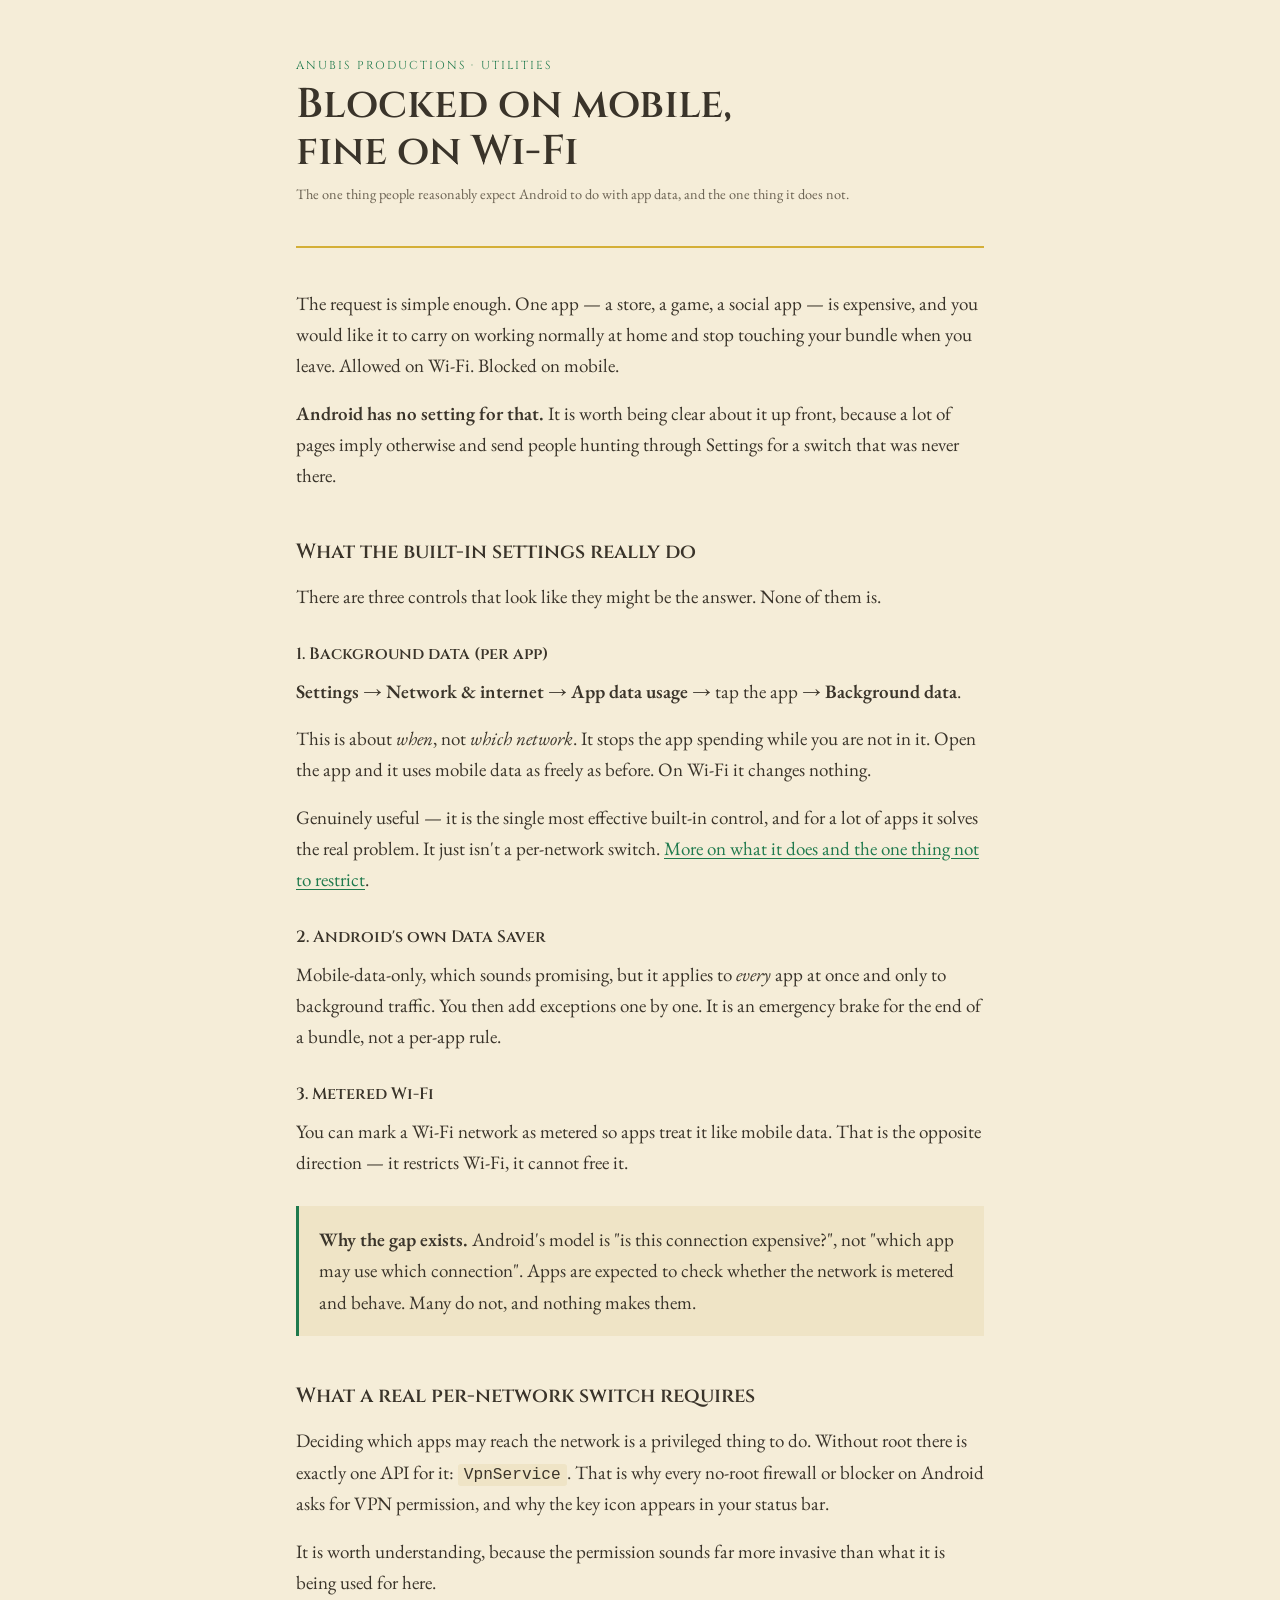
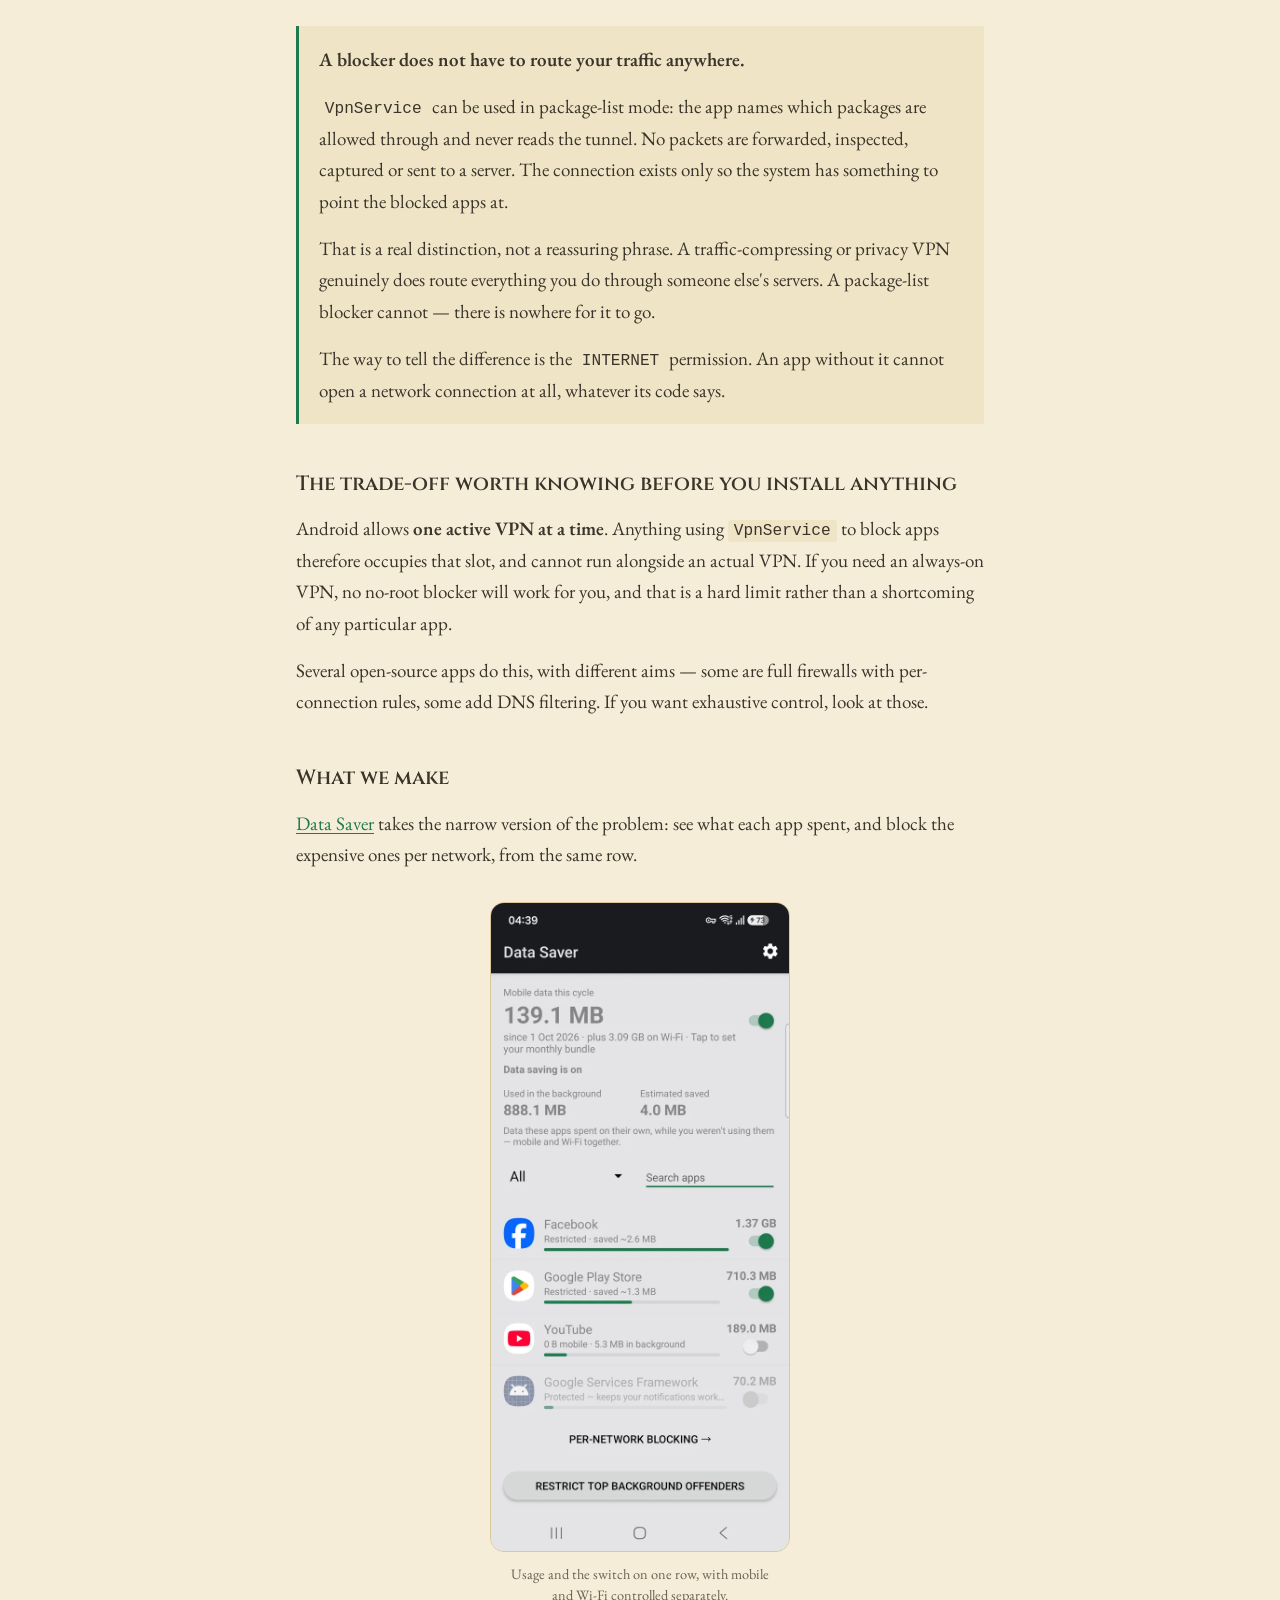
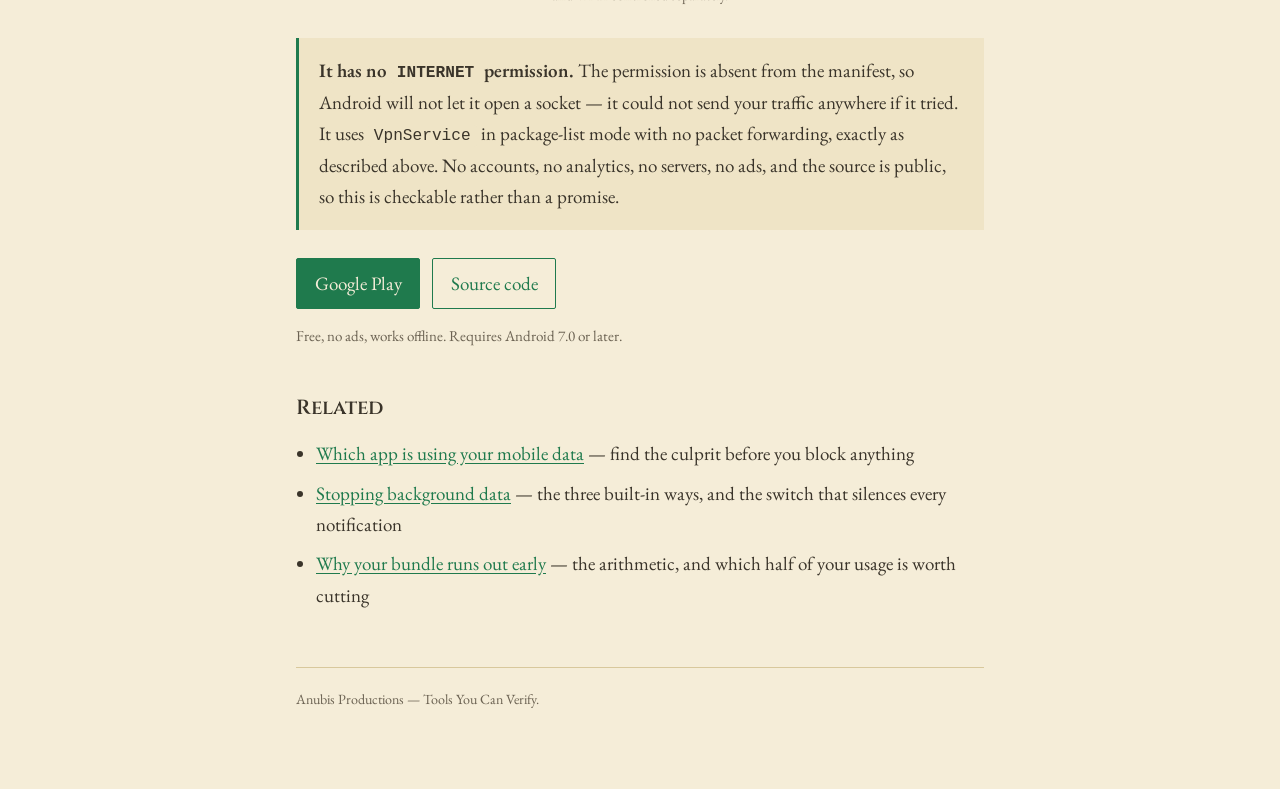
==== docs/block-app-mobile-data-not-wifi/index.html @ 8846b986 "A page for the one thing we do that Android cannot The site answers how to find the culprit, how to " ====
<!doctype html>
<html lang="en">
<head>
<meta charset="utf-8">
<meta name="viewport" content="width=device-width, initial-scale=1">
<title>Block an app on mobile data but keep it on Wi-Fi</title>
<meta name="description" content="Android has no built-in way to block one app on mobile data while leaving it working on Wi-Fi. Here is what the built-in settings actually do, and what it takes to get a real per-network switch.">
<link rel="canonical" href="https://anubisproductions.github.io/data-saver-usage-blocker/block-app-mobile-data-not-wifi/">
<link rel="preconnect" href="https://fonts.googleapis.com">
<link rel="preconnect" href="https://fonts.gstatic.com" crossorigin>
<link rel="stylesheet" href="https://fonts.googleapis.com/css2?family=Cinzel:wght@500;600&family=EB+Garamond:ital,wght@0,400;0,600;1,400&display=swap">
<link rel="stylesheet" href="../assets/style.css">
<script type="application/ld+json">
{
  "@context": "https://schema.org",
  "@type": "FAQPage",
  "mainEntity": [
    {
      "@type": "Question",
      "name": "Can Android block an app on mobile data but not Wi-Fi?",
      "acceptedAnswer": { "@type": "Answer", "text": "Not on its own. Android's per-app switch turns off background data, which is about when an app may use the network, not which network. There is no built-in per-app, per-network control." }
    },
    {
      "@type": "Question",
      "name": "What does turning off background data actually do?",
      "acceptedAnswer": { "@type": "Answer", "text": "It stops the app using mobile data while you are not in it. The app still uses mobile data freely when you open it, and it is unaffected on Wi-Fi." }
    },
    {
      "@type": "Question",
      "name": "Why does a per-network blocker need VPN permission?",
      "acceptedAnswer": { "@type": "Answer", "text": "Without root, VpnService is the only API that lets an app decide which other apps may reach the network. A blocker can use it in package-list mode, naming the apps allowed through and forwarding no packets at all, so nothing is routed, read or captured." }
    }
  ]
}
</script>
</head>
<body>
<div class="wrap">

<header class="masthead">
  <div class="eyebrow">Anubis Productions &middot; Utilities</div>
  <h1>Blocked on mobile, fine on Wi-Fi</h1>
  <p class="dateline">The one thing people reasonably expect Android to do with app data,
  and the one thing it does not.</p>
</header>

<p>The request is simple enough. One app &mdash; a store, a game, a social app &mdash; is
expensive, and you would like it to carry on working normally at home and stop touching your
bundle when you leave. Allowed on Wi-Fi. Blocked on mobile.</p>

<p><strong>Android has no setting for that.</strong> It is worth being clear about it up
front, because a lot of pages imply otherwise and send people hunting through Settings for a
switch that was never there.</p>

<h2>What the built-in settings really do</h2>

<p>There are three controls that look like they might be the answer. None of them is.</p>

<h3>1. Background data (per app)</h3>

<p><strong>Settings</strong> &rarr; <strong>Network &amp; internet</strong> &rarr;
<strong>App data usage</strong> &rarr; tap the app &rarr; <strong>Background data</strong>.</p>

<p>This is about <em>when</em>, not <em>which network</em>. It stops the app spending while
you are not in it. Open the app and it uses mobile data as freely as before. On Wi-Fi it
changes nothing.</p>

<p>Genuinely useful &mdash; it is the single most effective built-in control, and for a lot
of apps it solves the real problem. It just isn't a per-network switch.
<a href="../stop-apps-using-background-data/">More on what it does and the one thing not to
restrict</a>.</p>

<h3>2. Android's own Data Saver</h3>

<p>Mobile-data-only, which sounds promising, but it applies to <em>every</em> app at once
and only to background traffic. You then add exceptions one by one. It is an emergency brake
for the end of a bundle, not a per-app rule.</p>

<h3>3. Metered Wi-Fi</h3>

<p>You can mark a Wi-Fi network as metered so apps treat it like mobile data. That is the
opposite direction &mdash; it restricts Wi-Fi, it cannot free it.</p>

<div class="claim">
  <p><strong>Why the gap exists.</strong> Android's model is "is this connection expensive?",
  not "which app may use which connection". Apps are expected to check whether the network is
  metered and behave. Many do not, and nothing makes them.</p>
</div>

<h2>What a real per-network switch requires</h2>

<p>Deciding which apps may reach the network is a privileged thing to do. Without root there
is exactly one API for it: <code>VpnService</code>. That is why every no-root firewall or
blocker on Android asks for VPN permission, and why the key icon appears in your status bar.</p>

<p>It is worth understanding, because the permission sounds far more invasive than what it
is being used for here.</p>

<div class="claim">
  <p><strong>A blocker does not have to route your traffic anywhere.</strong></p>
  <p><code>VpnService</code> can be used in package-list mode: the app names which packages
  are allowed through and never reads the tunnel. No packets are forwarded, inspected,
  captured or sent to a server. The connection exists only so the system has something to
  point the blocked apps at.</p>
  <p>That is a real distinction, not a reassuring phrase. A traffic-compressing or
  privacy VPN genuinely does route everything you do through someone else's servers. A
  package-list blocker cannot &mdash; there is nowhere for it to go.</p>
  <p>The way to tell the difference is the <code>INTERNET</code> permission. An app without
  it cannot open a network connection at all, whatever its code says.</p>
</div>

<h2>The trade-off worth knowing before you install anything</h2>

<p>Android allows <strong>one active VPN at a time</strong>. Anything using
<code>VpnService</code> to block apps therefore occupies that slot, and cannot run alongside
an actual VPN. If you need an always-on VPN, no no-root blocker will work for you, and that
is a hard limit rather than a shortcoming of any particular app.</p>

<p>Several open-source apps do this, with different aims &mdash; some are full firewalls with
per-connection rules, some add DNS filtering. If you want exhaustive control, look at those.</p>

<h2>What we make</h2>

<p><a href="../">Data Saver</a> takes the narrow version of the problem: see what each app
spent, and block the expensive ones per network, from the same row.</p>

<figure class="shot">
  <img src="../assets/shots/dashboard.webp" width="640" height="1386" loading="lazy" decoding="async"
       alt="App list ranked by mobile data, each row showing foreground and background usage with its own restriction switch">
  <figcaption>Usage and the switch on one row, with mobile and Wi-Fi controlled separately.</figcaption>
</figure>

<div class="claim">
  <p><strong>It has no <code>INTERNET</code> permission.</strong> The permission is absent
  from the manifest, so Android will not let it open a socket &mdash; it could not send your
  traffic anywhere if it tried. It uses <code>VpnService</code> in package-list mode with no
  packet forwarding, exactly as described above. No accounts, no analytics, no servers, no
  ads, and the source is public, so this is checkable rather than a promise.</p>
</div>

<p class="get">
  <a class="primary" href="https://play.google.com/store/apps/details?id=com.anubisproductions.datagate">Google&nbsp;Play</a>
  <a href="https://github.com/anubisproductions/data-saver-usage-blocker">Source code</a>
</p>

<p class="fineprint">Free, no ads, works offline. Requires Android 7.0 or later.</p>

<h2>Related</h2>

<ul>
  <li><a href="../which-app-is-using-my-data/">Which app is using your mobile data</a>
  &mdash; find the culprit before you block anything</li>
  <li><a href="../stop-apps-using-background-data/">Stopping background data</a> &mdash; the
  three built-in ways, and the switch that silences every notification</li>
  <li><a href="../data-runs-out-too-fast/">Why your bundle runs out early</a> &mdash; the
  arithmetic, and which half of your usage is worth cutting</li>
</ul>

<footer>
  Anubis Productions &mdash; Tools You Can Verify.
</footer>

</div>
</body>
</html>
---- docs/assets/style.css ----
/* Anubis Productions - Utilities line.
   Sandstone ground, tomb-stone text, malachite accent. No pure black or white. */

:root {
  --ground:      #F5EDD8;   /* Linen */
  --panel:       #EFE4C6;
  --ink:         #3A342A;   /* Tomb Stone */
  --ink-soft:    #6B6252;
  --accent:      #1F7A4D;   /* Malachite */
  --rule:        #D4AF37;   /* Pharaoh Gold */
  --hair:        #D8C89C;
}

@media (prefers-color-scheme: dark) {
  :root:not([data-theme="light"]) {
    --ground:   #23201A;
    --panel:    #2C281F;
    --ink:      #EDE3CA;
    --ink-soft: #A99E85;
    --accent:   #46B07C;
    --rule:     #D4AF37;
    --hair:     #443E31;
  }
}

:root[data-theme="dark"] {
  --ground:   #23201A;
  --panel:    #2C281F;
  --ink:      #EDE3CA;
  --ink-soft: #A99E85;
  --accent:   #46B07C;
  --rule:     #D4AF37;
  --hair:     #443E31;
}

* { box-sizing: border-box; }

body {
  margin: 0;
  background: var(--ground);
  color: var(--ink);
  font-family: "EB Garamond", Georgia, "Times New Roman", serif;
  font-size: 19px;
  line-height: 1.65;
  -webkit-text-size-adjust: 100%;
}

.wrap {
  max-width: 46rem;           /* ~65 characters of running text */
  margin: 0 auto;
  padding: 3.5rem 1.5rem 5rem;
}

header.masthead {
  display: flex;
  flex-direction: column;
  gap: 0.35rem;
  padding-bottom: 1.5rem;
  margin-bottom: 2.5rem;
  border-bottom: 2px solid var(--rule);
}

.eyebrow {
  font-family: "Cinzel", Georgia, serif;
  font-size: 0.72rem;
  letter-spacing: 0.18em;
  text-transform: uppercase;
  color: var(--accent);
}

h1 {
  font-family: "Cinzel", Georgia, serif;
  font-weight: 600;
  font-size: clamp(1.9rem, 5vw, 2.6rem);
  line-height: 1.15;
  margin: 0;
  text-wrap: balance;
}

h2 {
  font-family: "Cinzel", Georgia, serif;
  font-weight: 600;
  font-size: 1.28rem;
  margin: 2.75rem 0 0.75rem;
  text-wrap: balance;
}

h3 {
  font-family: "Cinzel", Georgia, serif;
  font-weight: 600;
  font-size: 1.02rem;
  margin: 1.75rem 0 0.5rem;
}

p { margin: 0 0 1rem; }

.dateline {
  font-size: 0.9rem;
  color: var(--ink-soft);
}

a { color: var(--accent); text-underline-offset: 0.18em; }
a:focus-visible { outline: 2px solid var(--rule); outline-offset: 3px; border-radius: 2px; }

ul { margin: 0 0 1rem; padding-left: 1.25rem; }
li { margin-bottom: 0.5rem; }

strong { font-weight: 600; }

code {
  font-family: ui-monospace, "SF Mono", Menlo, Consolas, monospace;
  font-size: 0.85em;
  background: var(--panel);
  padding: 0.12em 0.36em;
  border-radius: 3px;
}

.claim {
  background: var(--panel);
  border-left: 3px solid var(--accent);
  padding: 1.1rem 1.25rem;
  margin: 1.75rem 0;
}
.claim p:last-child { margin-bottom: 0; }

table {
  width: 100%;
  border-collapse: collapse;
  margin: 1.25rem 0 1.5rem;
  font-size: 0.92rem;
}
.scroll { overflow-x: auto; }
th, td {
  text-align: left;
  vertical-align: top;
  padding: 0.6rem 0.7rem;
  border-bottom: 1px solid var(--hair);
}
th {
  font-family: "Cinzel", Georgia, serif;
  font-size: 0.75rem;
  letter-spacing: 0.08em;
  text-transform: uppercase;
  color: var(--ink-soft);
  white-space: nowrap;
}

footer {
  margin-top: 3.5rem;
  padding-top: 1.25rem;
  border-top: 1px solid var(--hair);
  font-size: 0.88rem;
  color: var(--ink-soft);
}

/* Download row. The primary action is the store; the direct APK sits beside it rather than
   below, because for this audience the verifiable download is not a lesser option. */
.get {
  display: flex;
  flex-wrap: wrap;
  gap: 0.75rem;
  margin: 1.1rem 0 0.9rem;
}
.get a {
  display: inline-block;
  padding: 0.55rem 1.1rem;
  border: 1px solid var(--accent);
  border-radius: 2px;
  text-decoration: none;
  color: var(--accent);
}
.get a.primary {
  background: var(--accent);
  color: var(--ground);
}
.get a:hover { border-color: var(--rule); }
.get a.primary:hover { background: var(--rule); color: var(--ink); }

.fineprint { color: var(--ink-soft); font-size: 0.94rem; }

pre {
  background: var(--panel);
  border: 1px solid var(--hair);
  border-radius: 2px;
  padding: 0.7rem 0.9rem;
  overflow-x: auto;
}
pre code { font-size: 0.9rem; }

/* --- Device screenshots ------------------------------------------------- */
/* Real captures, resized only. Width is capped so a phone screenshot never
   dominates a reading column, and the aspect ratio is declared so the text
   below does not jump while the image loads. */
figure.shot {
  margin: 2rem 0;
  display: flex;
  flex-direction: column;
  align-items: center;
  gap: .75rem;
}
figure.shot img {
  width: 100%;
  max-width: 300px;
  height: auto;
  aspect-ratio: 640 / 1386;
  border: 1px solid var(--hair);
  border-radius: 14px;
  background: var(--panel);
}
figure.shot figcaption {
  font-size: .9rem;
  color: var(--ink-soft);
  text-align: center;
  max-width: 38ch;
  line-height: 1.45;
}
.shot-pair {
  display: flex;
  flex-wrap: wrap;
  gap: 1.5rem;
  justify-content: center;
  margin: 2rem 0;
}
.shot-pair figure.shot { margin: 0; flex: 1 1 240px; max-width: 300px; }
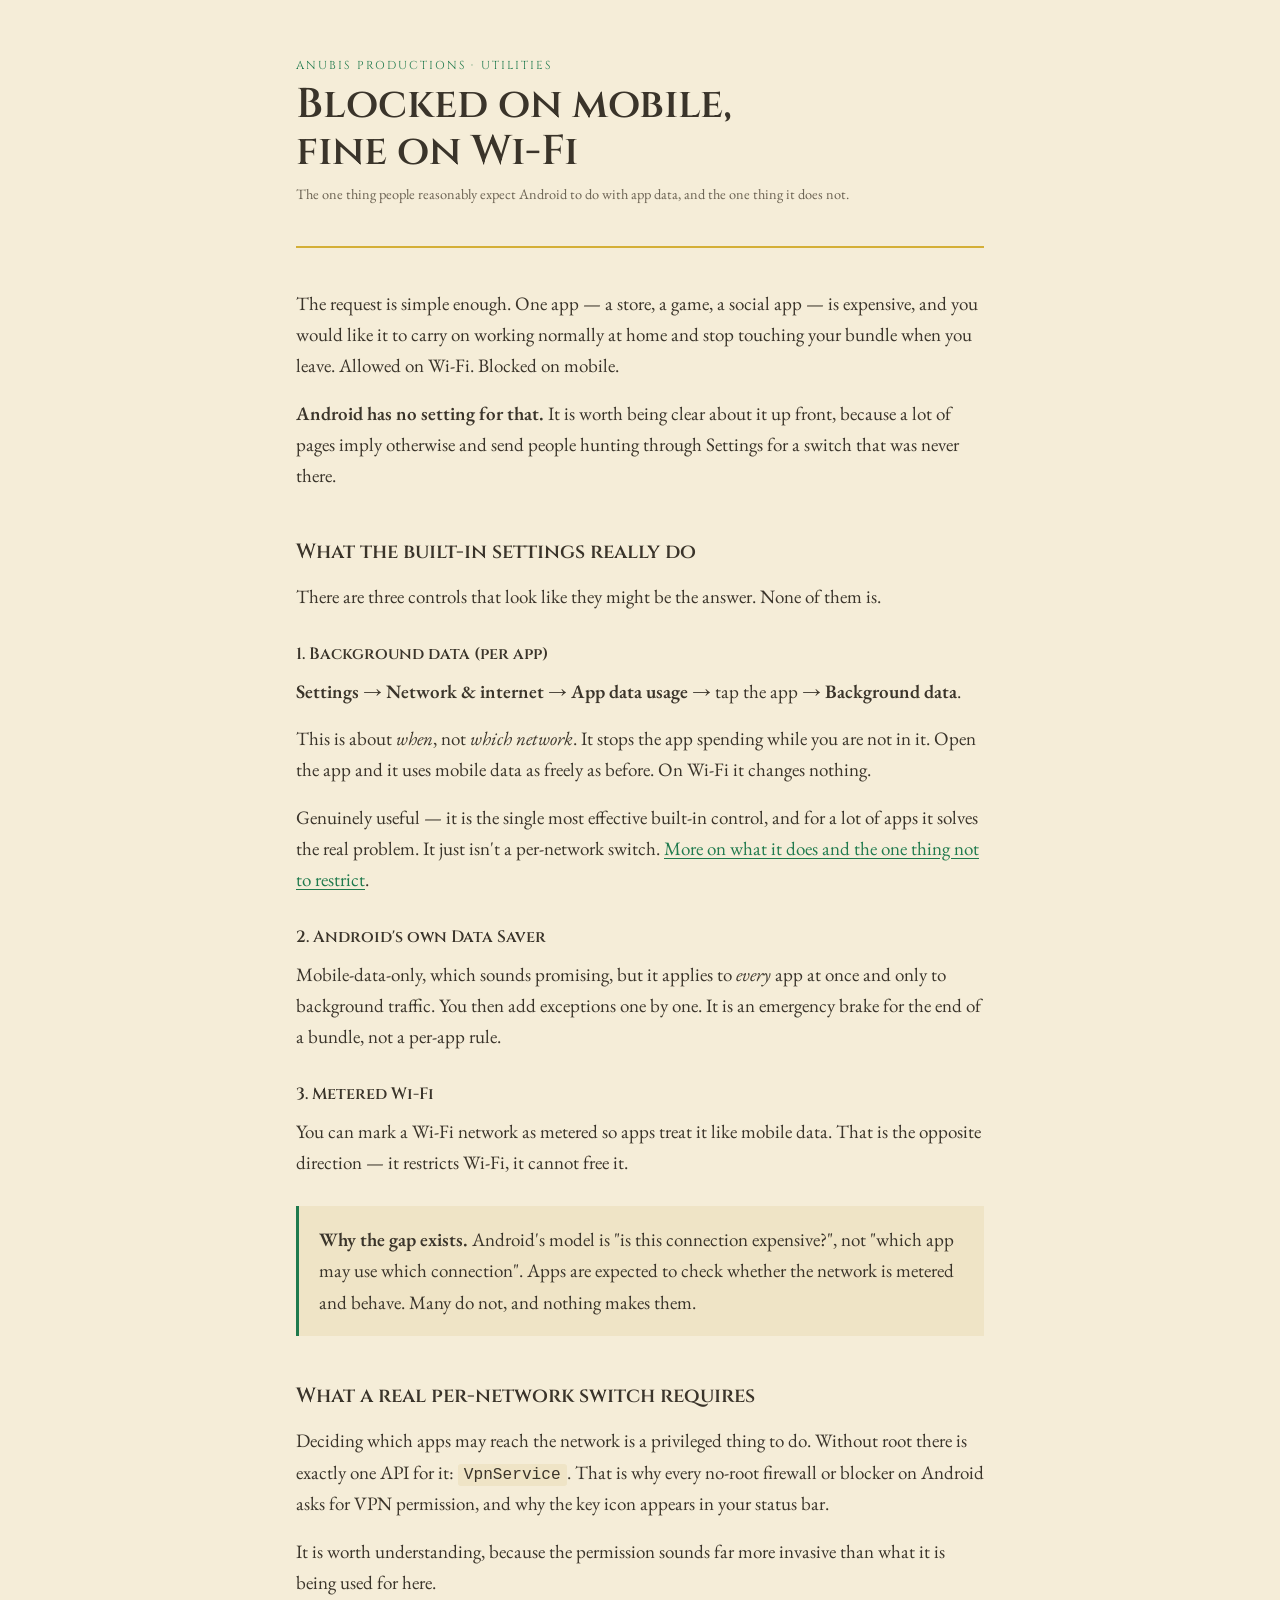
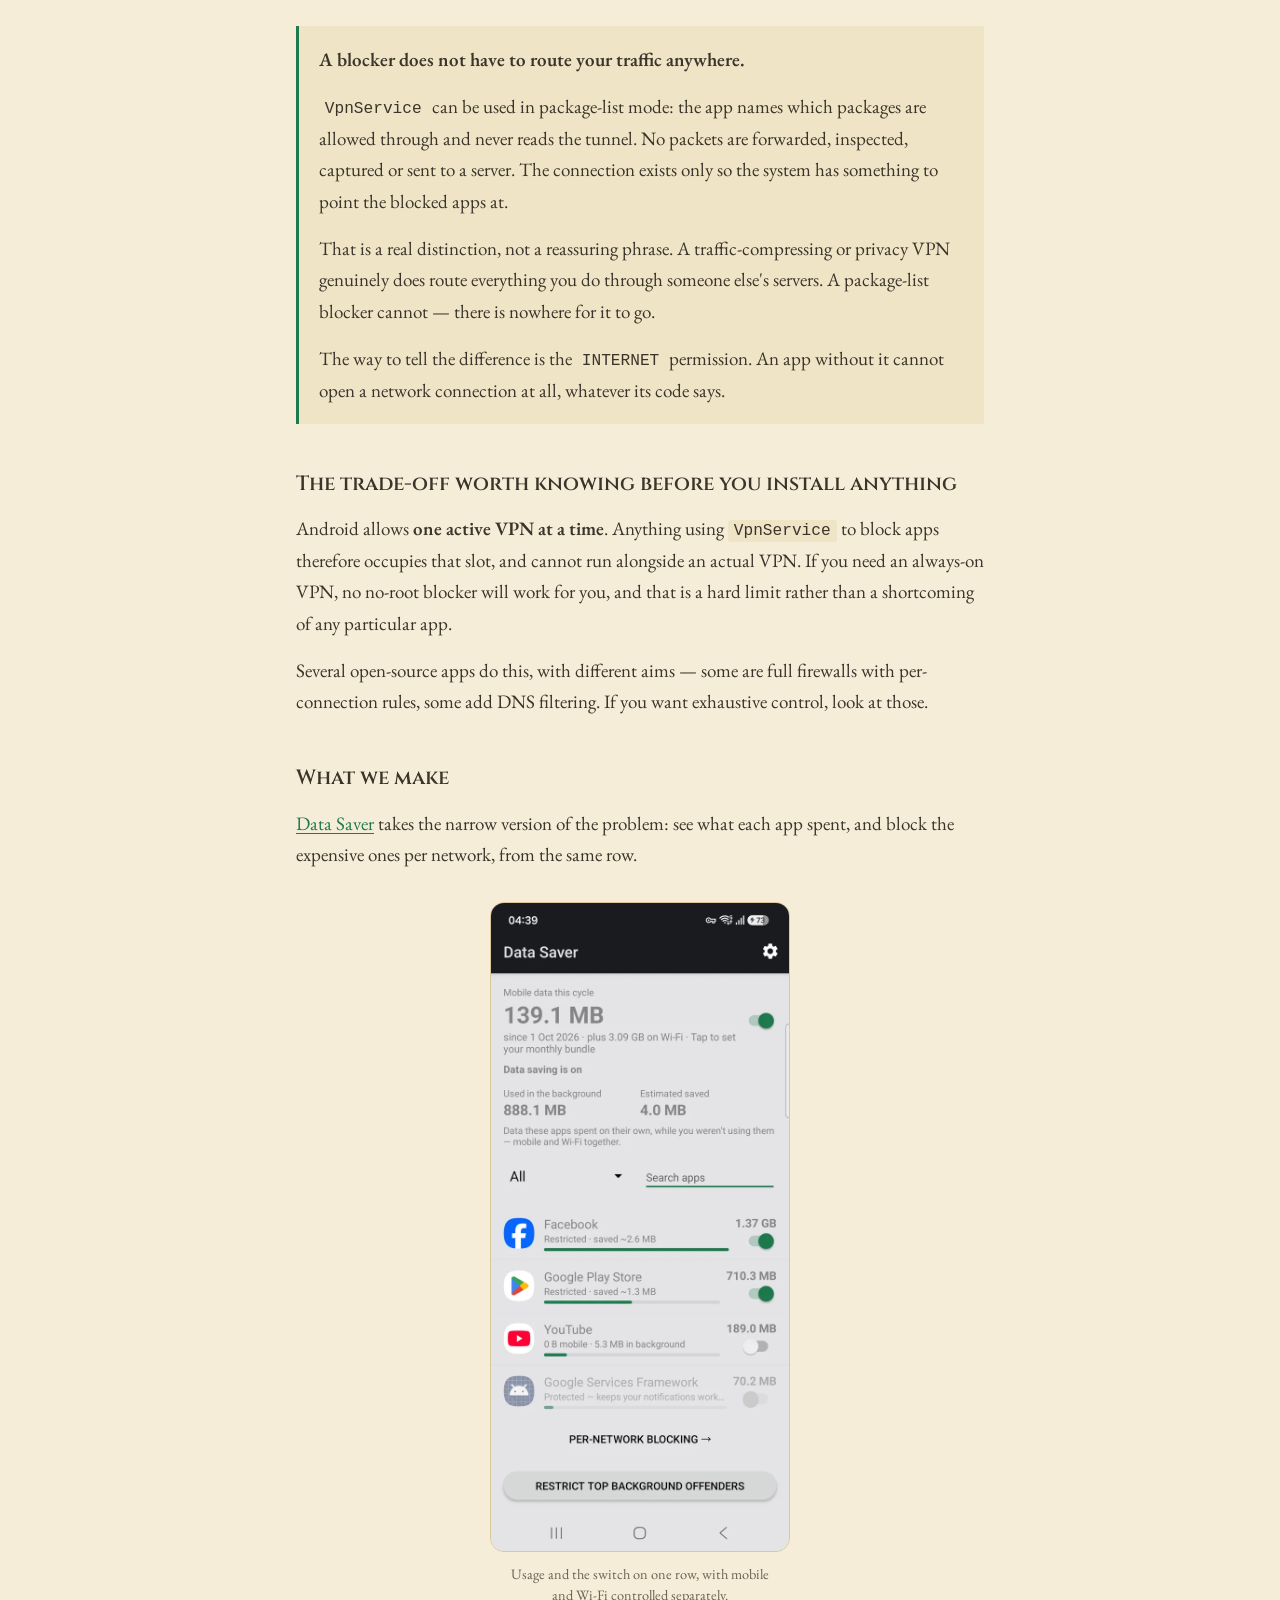
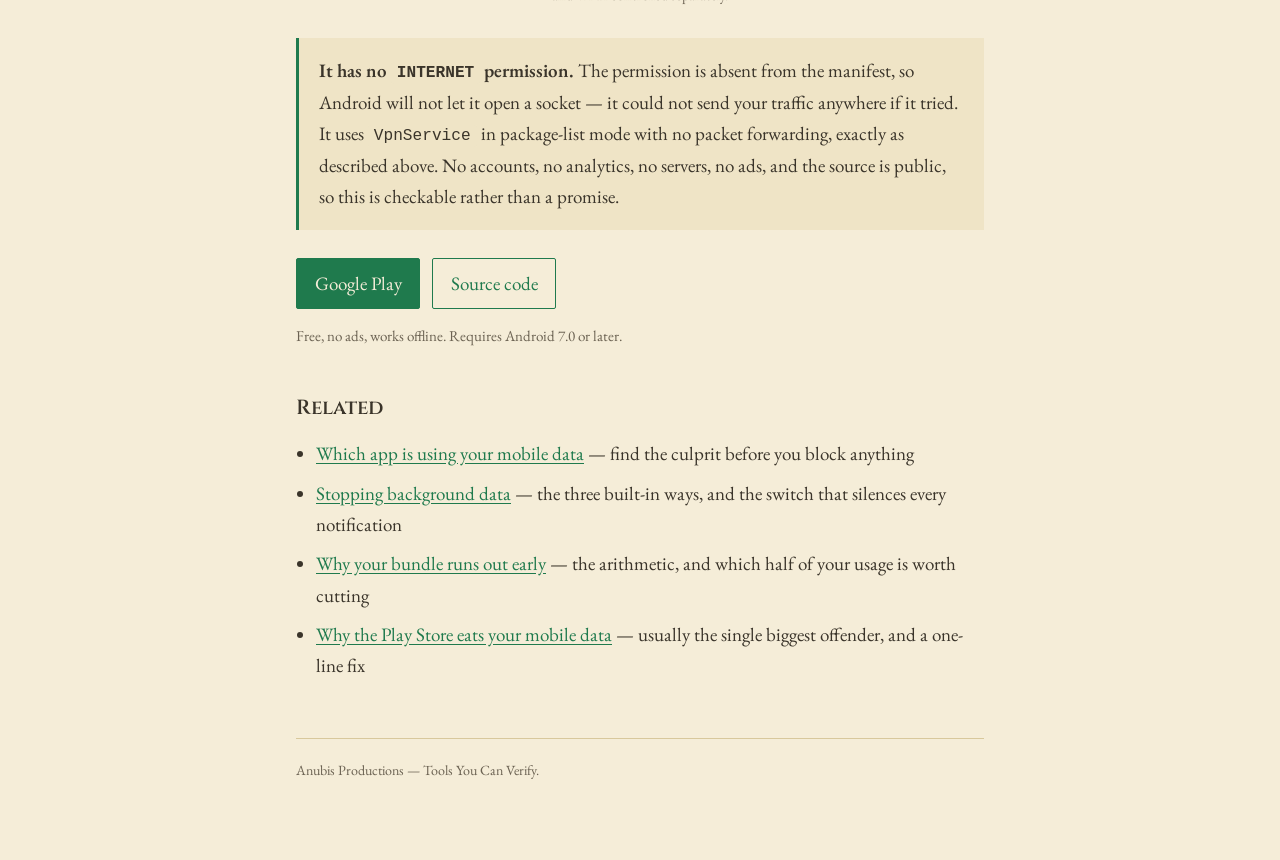
==== commit dd28f69f: "The Play Store page: the biggest offender nobody suspects On the phone this app was built on, Google" ====
--- a/docs/block-app-mobile-data-not-wifi/index.html
+++ b/docs/block-app-mobile-data-not-wifi/index.html
@@ -154,6 +154,8 @@
   three built-in ways, and the switch that silences every notification</li>
   <li><a href="../data-runs-out-too-fast/">Why your bundle runs out early</a> &mdash; the
   arithmetic, and which half of your usage is worth cutting</li>
+  <li><a href="../play-store-using-mobile-data/">Why the Play Store eats your mobile data</a>
+  &mdash; usually the single biggest offender, and a one-line fix</li>
 </ul>
 
 <footer>
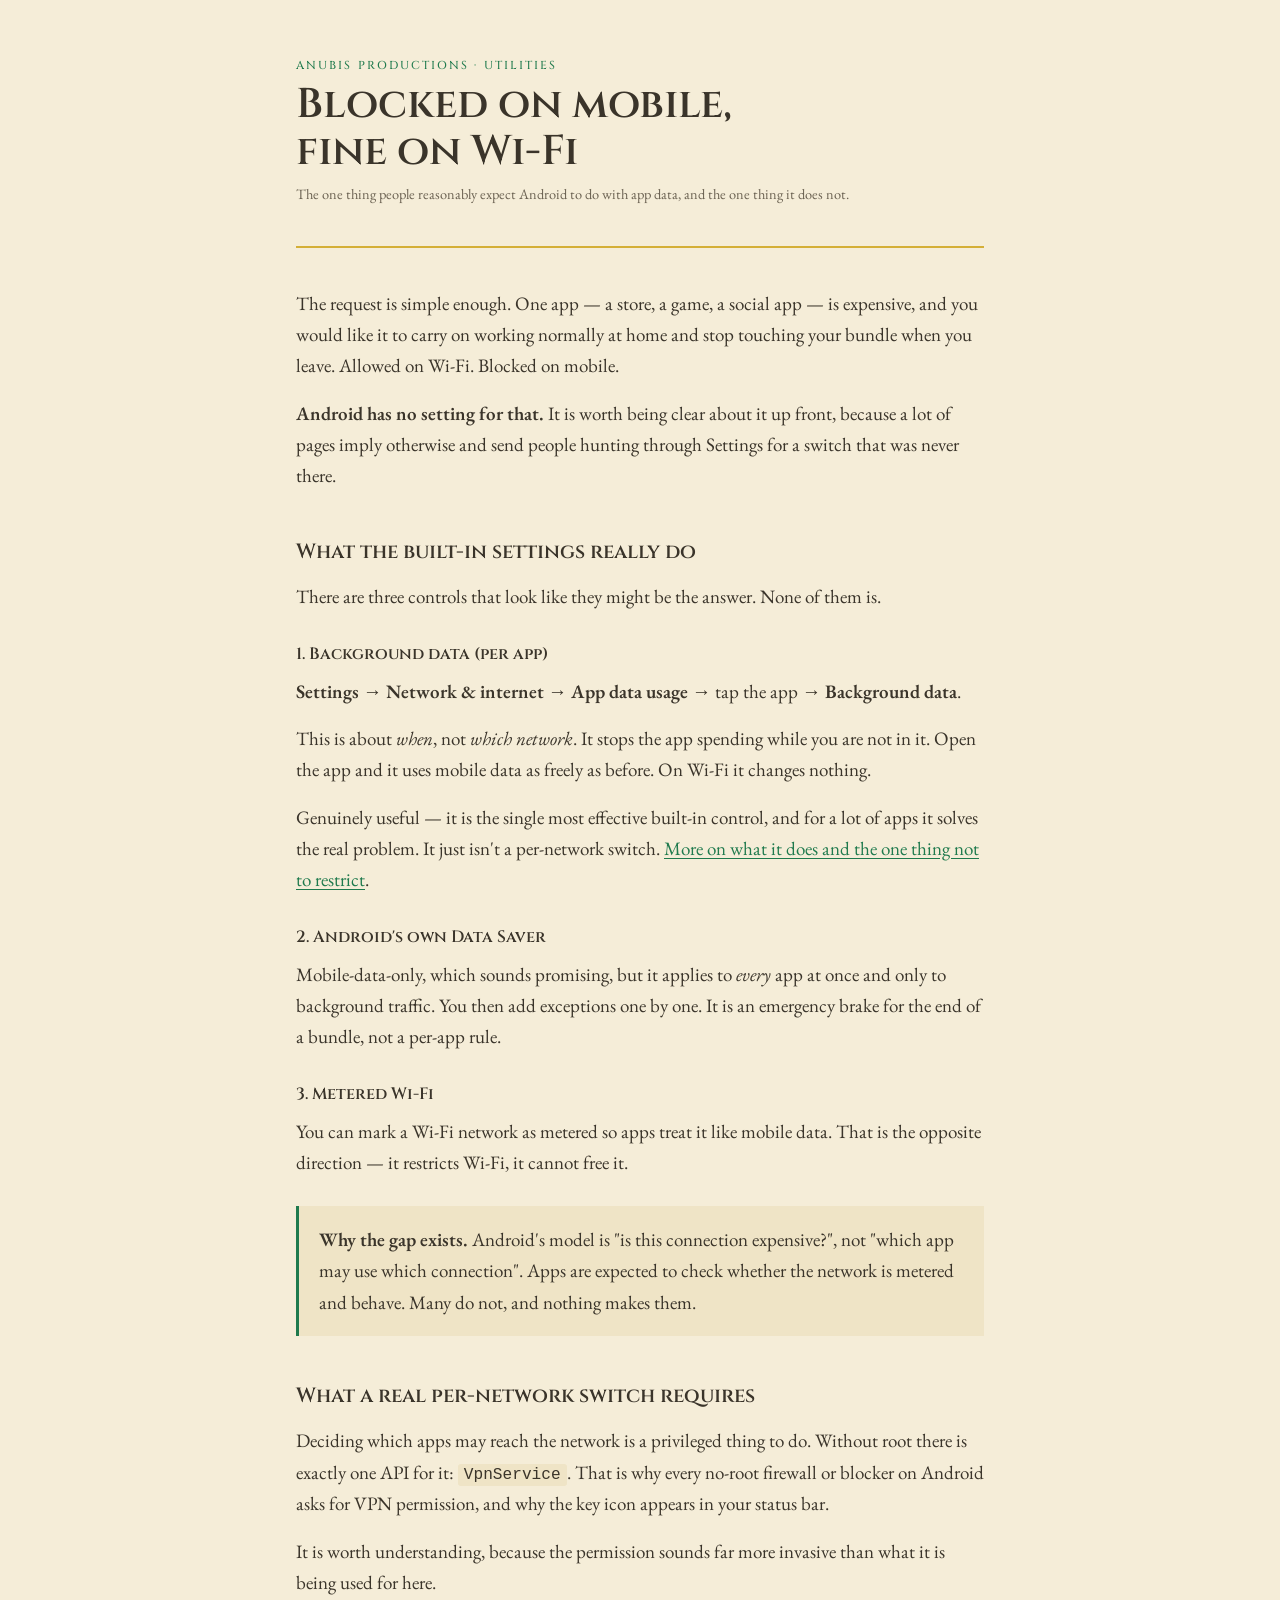
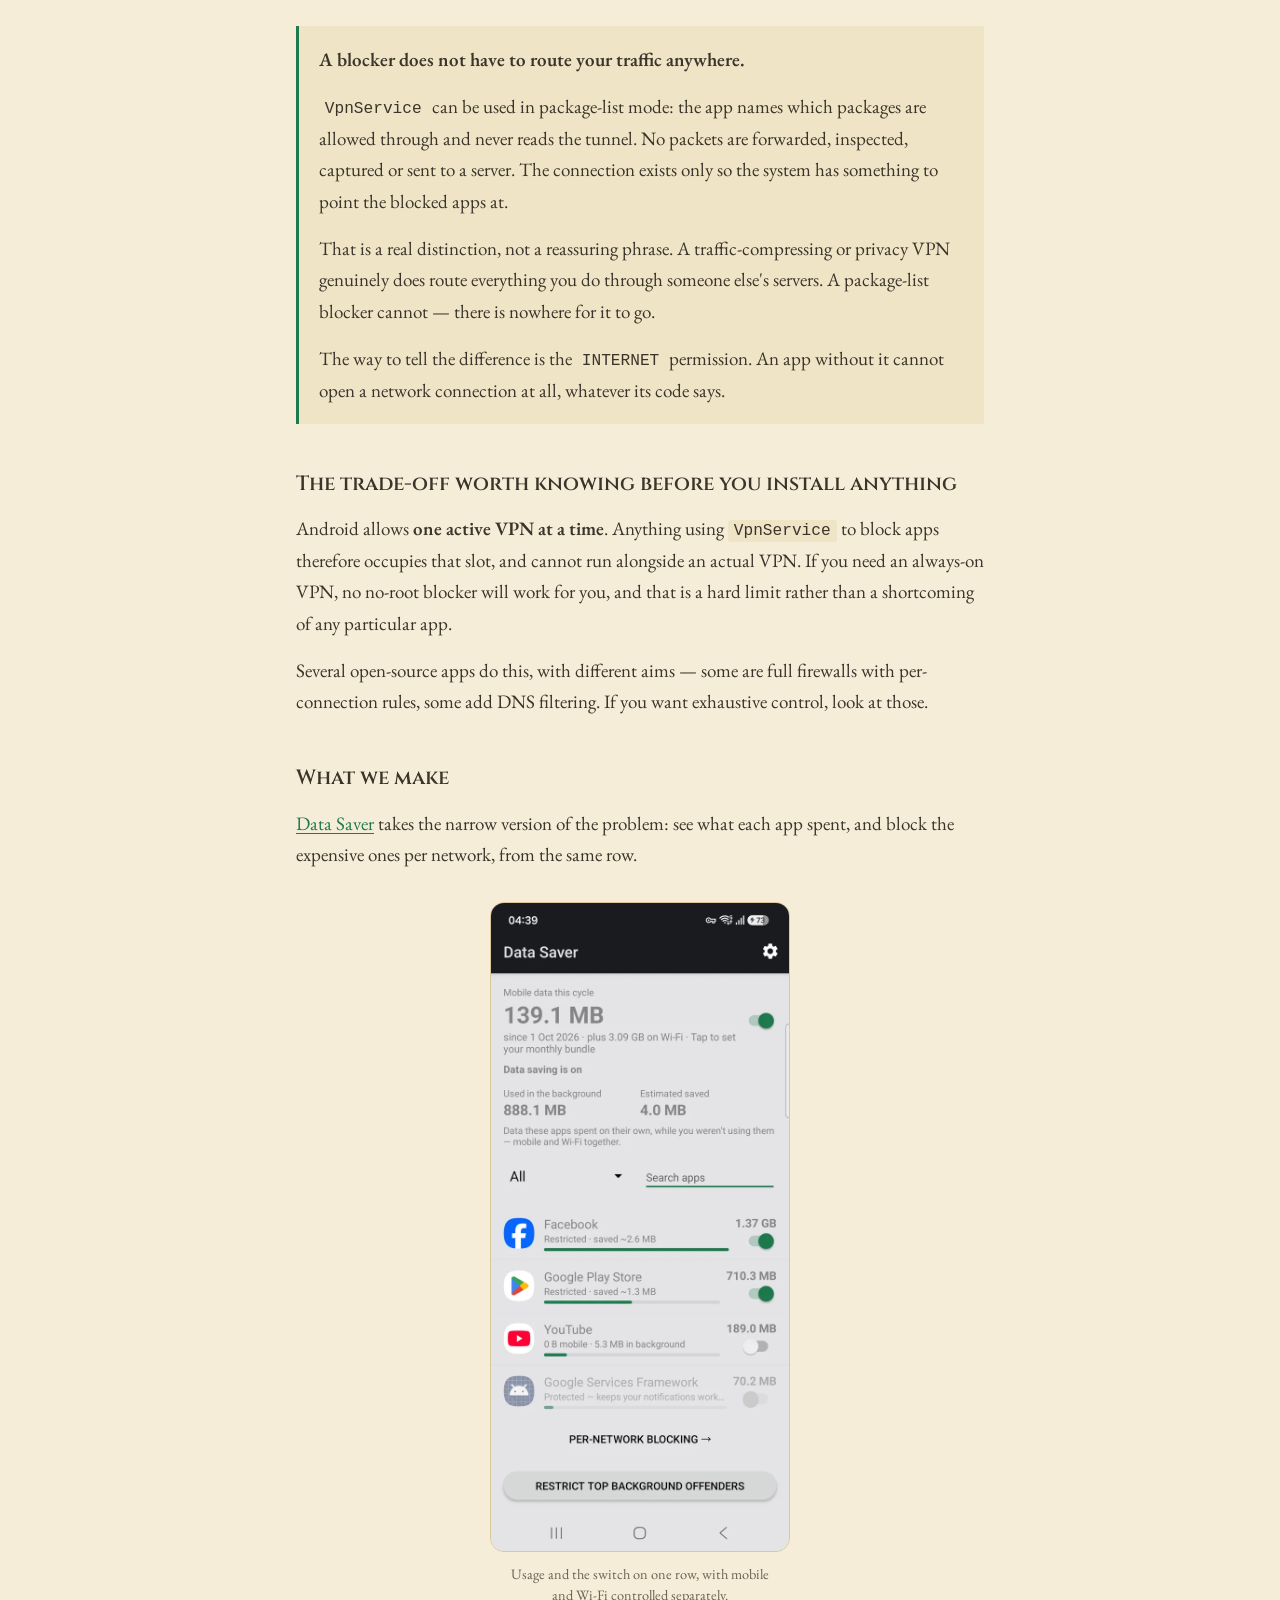
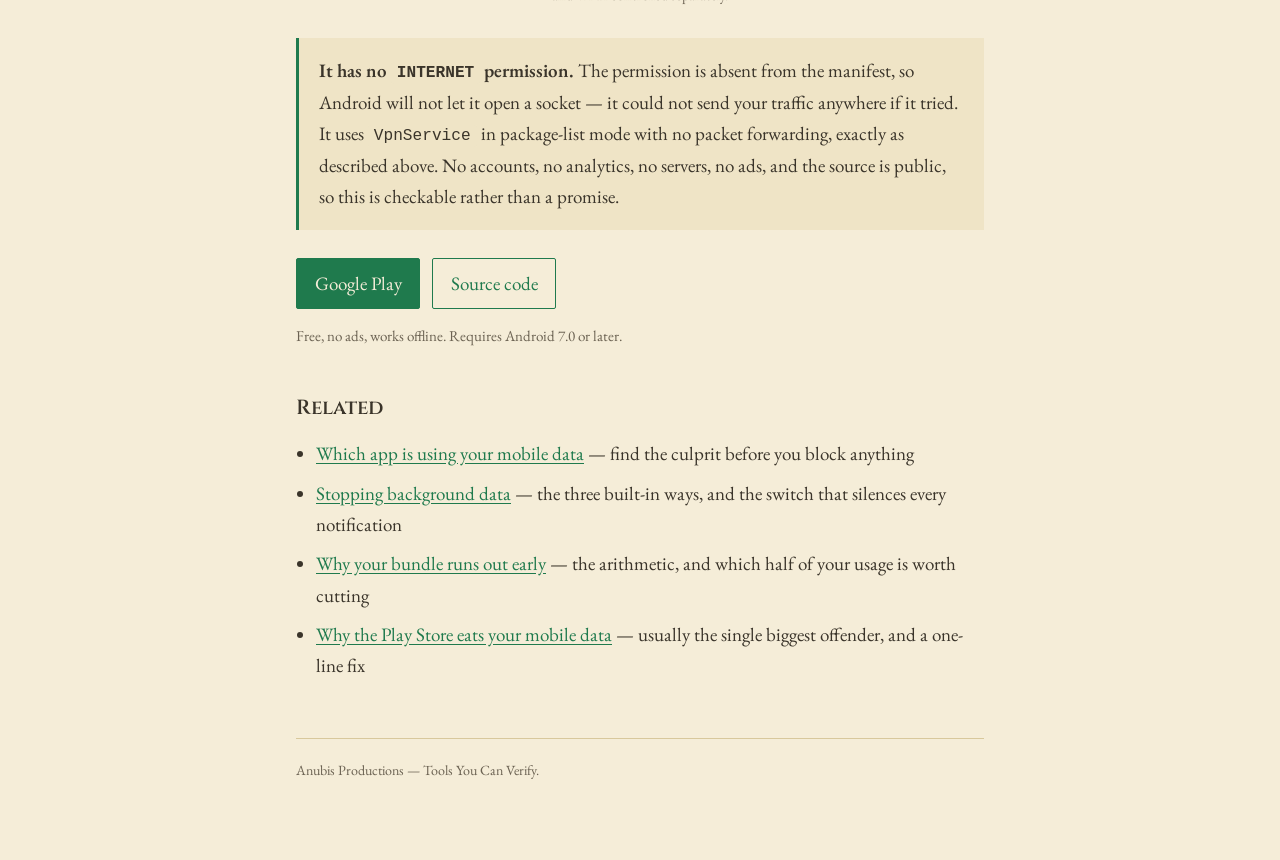
==== commit 86444c57: "site: self-host the two fonts so no page makes a third-party request The site called fonts.googleapi" ====
--- a/docs/block-app-mobile-data-not-wifi/index.html
+++ b/docs/block-app-mobile-data-not-wifi/index.html
@@ -6,9 +6,6 @@
 <title>Block an app on mobile data but keep it on Wi-Fi</title>
 <meta name="description" content="Android has no built-in way to block one app on mobile data while leaving it working on Wi-Fi. Here is what the built-in settings actually do, and what it takes to get a real per-network switch.">
 <link rel="canonical" href="https://anubisproductions.github.io/data-saver-usage-blocker/block-app-mobile-data-not-wifi/">
-<link rel="preconnect" href="https://fonts.googleapis.com">
-<link rel="preconnect" href="https://fonts.gstatic.com" crossorigin>
-<link rel="stylesheet" href="https://fonts.googleapis.com/css2?family=Cinzel:wght@500;600&family=EB+Garamond:ital,wght@0,400;0,600;1,400&display=swap">
 <link rel="stylesheet" href="../assets/style.css">
 <script type="application/ld+json">
 {
--- a/docs/assets/style.css
+++ b/docs/assets/style.css
@@ -1,3 +1,29 @@
+/* Self-hosted so the site makes no third-party request at all. The app's claim is
+   that it cannot phone home; a page that calls Google for a font undercuts that, and
+   privacy directories check it. Cinzel and EB Garamond are both SIL OFL, so shipping
+   the files is allowed. Latin subset only, variable weights, 96 KB for all three. */
+@font-face {
+  font-family: 'Cinzel';
+  font-style: normal;
+  font-weight: 500 600;
+  font-display: swap;
+  src: url('fonts/cinzel-latin.woff2') format('woff2');
+}
+@font-face {
+  font-family: 'EB Garamond';
+  font-style: normal;
+  font-weight: 400 600;
+  font-display: swap;
+  src: url('fonts/ebgaramond-latin.woff2') format('woff2');
+}
+@font-face {
+  font-family: 'EB Garamond';
+  font-style: italic;
+  font-weight: 400;
+  font-display: swap;
+  src: url('fonts/ebgaramond-italic-latin.woff2') format('woff2');
+}
+
 /* Anubis Productions - Utilities line.
    Sandstone ground, tomb-stone text, malachite accent. No pure black or white. */
 
